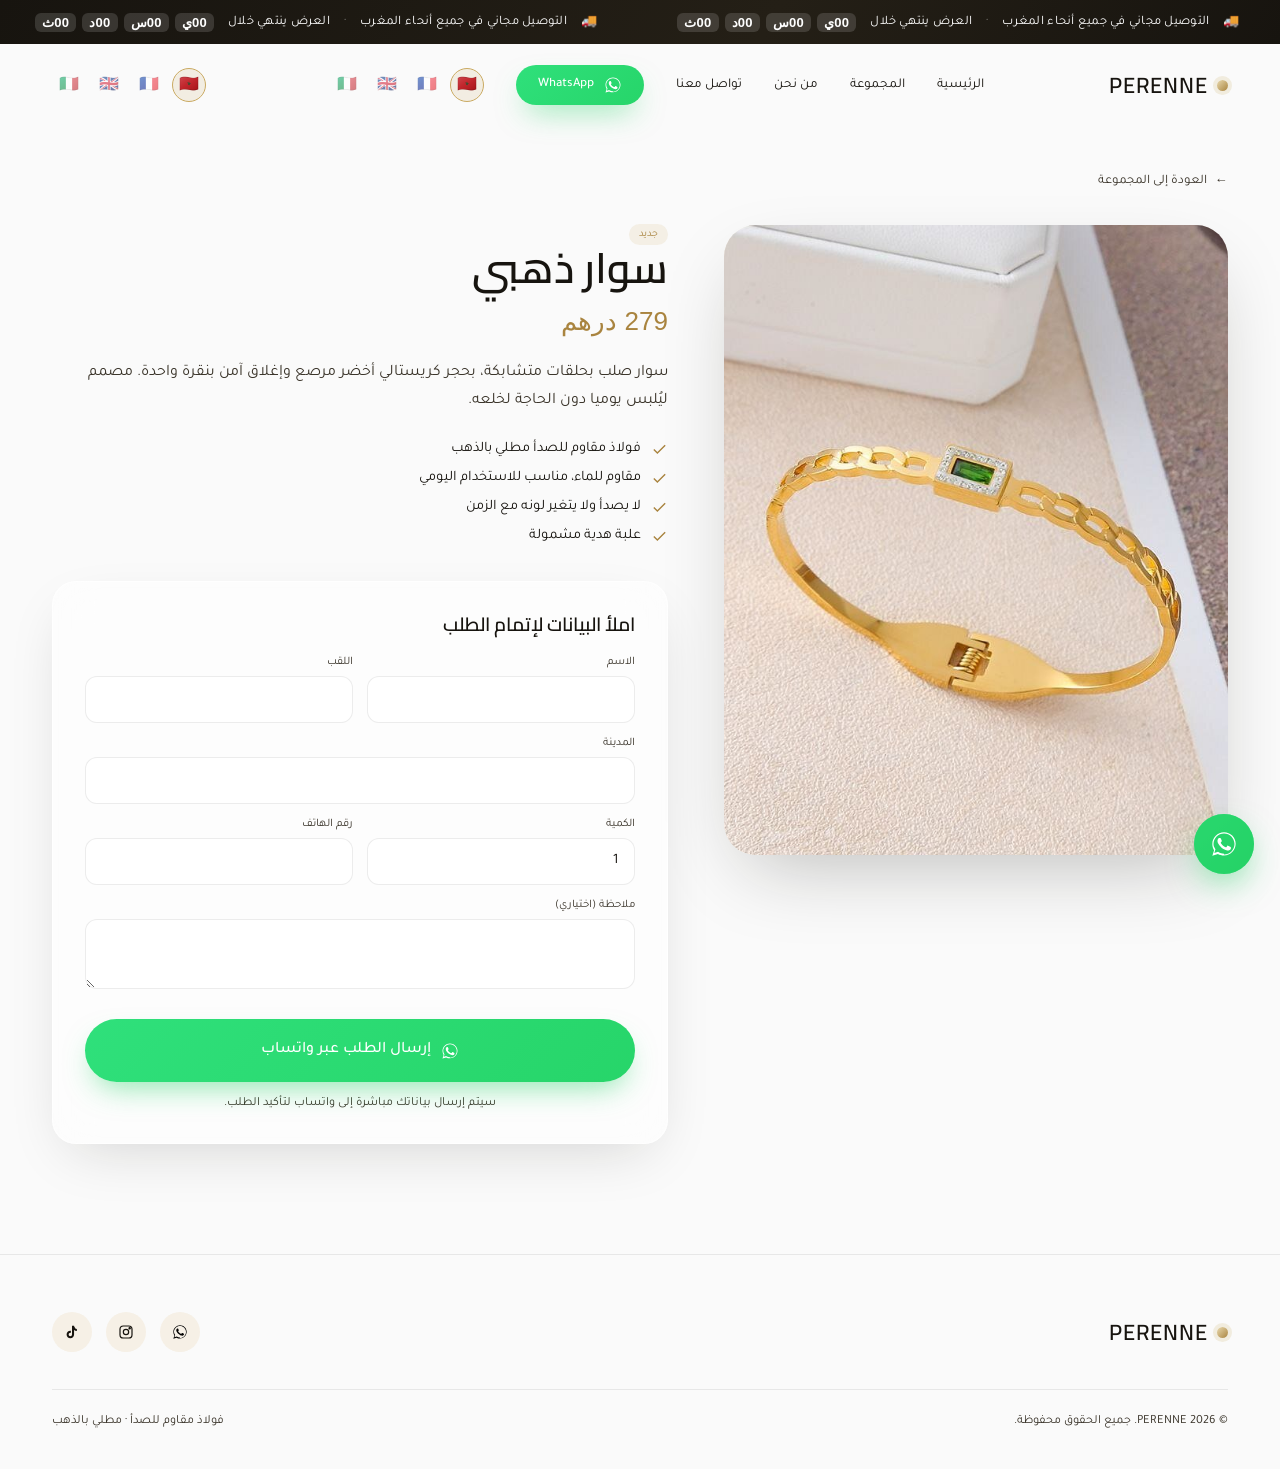
==== prodotto-bracciale-dorato.html @ dc3cffc0 "Add files via upload Aggiornamento lingue" ====
<!DOCTYPE html>
<html lang="ar" dir="rtl">
<head>
<meta charset="UTF-8">
<meta name="viewport" content="width=device-width, initial-scale=1.0, viewport-fit=cover">
<title id="metaTitle">PERENNE — مجوهرات من الفولاذ المطلي بالذهب</title>
<meta id="metaDesc" name="description" content="PERENNE — مجوهرات فاخرة من الفولاذ المقاوم للصدأ مطلية بالذهب. مقاومة للماء ولا تفقد لونها. اطلب مباشرة عبر واتساب.">
<meta name="theme-color" content="#FAFAFA">
<meta property="og:title" content="PERENNE">
<link rel="preconnect" href="https://api.fontshare.com">
<link rel="preconnect" href="https://fonts.googleapis.com">
<link rel="preconnect" href="https://fonts.gstatic.com" crossorigin>
<link rel="stylesheet" href="https://api.fontshare.com/v2/css?f[]=clash-display@600,500,400&f[]=general-sans@600,500,400&f[]=space-grotesk@500,400&display=swap">
<link rel="stylesheet" href="https://fonts.googleapis.com/css2?family=Cairo:wght@400;500;600;700&family=Tajawal:wght@400;500;700&display=swap">
<link rel="icon" href="data:image/svg+xml,%3Csvg xmlns='http://www.w3.org/2000/svg' viewBox='0 0 100 100'%3E%3Ccircle cx='50' cy='50' r='46' fill='none' stroke='%23C9A961' stroke-width='6'/%3E%3Ccircle cx='50' cy='50' r='26' fill='%23C9A961'/%3E%3C/svg%3E">
<link rel="stylesheet" href="style.css">
</head>
<body>

<div id="topbar">
  <div class="topbar-inner">
    <div class="marquee-track" id="marqueeTrack"></div>
  </div>
</div>

<nav id="navbar">
  <div class="container nav-inner">
    <a href="index.html" class="logo"><span class="logo-mark"></span>PERENNE</a>
    <div class="nav-links" id="navLinks">
      <a href="index.html#hero" data-i18n="nav.home">الرئيسية</a>
      <a href="index.html#collezione" data-i18n="nav.collection">المجموعة</a>
      <a href="index.html#chi-siamo" data-i18n="nav.about">من نحن</a>
      <a href="index.html#faq" data-i18n="nav.contact">تواصل معنا</a>
      <a href="#" class="btn btn-wa" data-wa-generic>
        <svg viewBox="0 0 24 24"><path d="M17.5 14.4c-.3-.1-1.7-.9-2-1-.3-.1-.5-.1-.6.1-.2.3-.7 1-.9 1.2-.2.2-.3.2-.6.1-.3-.1-1.3-.5-2.4-1.5-.9-.8-1.5-1.8-1.7-2.1-.2-.3 0-.5.1-.6.1-.1.3-.3.4-.5.1-.1.2-.3.3-.4.1-.2 0-.3 0-.5s-.6-1.5-.9-2c-.2-.5-.5-.4-.6-.4h-.5c-.2 0-.5.1-.7.3-.3.3-1 1-1 2.4s1 2.8 1.2 3c.1.2 2 3.1 4.9 4.3.7.3 1.2.5 1.6.6.7.2 1.3.2 1.8.1.5-.1 1.7-.7 1.9-1.3.2-.7.2-1.2.2-1.3-.1-.1-.3-.2-.6-.3z"/><path d="M12 2C6.5 2 2 6.5 2 12c0 1.9.5 3.7 1.5 5.3L2 22l4.8-1.5c1.5.8 3.3 1.3 5.2 1.3 5.5 0 10-4.5 10-10S17.5 2 12 2zm0 18.3c-1.7 0-3.4-.5-4.8-1.4l-.3-.2-3.2 1 1-3.2-.2-.3C3.5 14.7 3 13.4 3 12c0-4.9 4.1-9 9-9s9 4.1 9 9-4.1 9-9 9z"/></svg>
        <span>WhatsApp</span>
      </a>
      <div class="lang-switch" id="langSwitchMobile"></div>
    </div>
    <div class="nav-right">
      <div class="lang-switch" id="langSwitchDesktop"></div>
      <button class="burger" id="burgerBtn" aria-label="Menu"><span></span></button>
    </div>
  </div>
</nav>
<section id="product-page" class="section-pad">
  <div class="container">
    <a href="index.html" class="back-link"><span class="arrow">→</span><span data-i18n="productPage.back">العودة إلى المجموعة</span></a>
    <div class="product-page-grid">
      <div class="product-page-gallery"><img id="ppImg" src="" alt=""></div>
      <div class="product-page-info">
        <span class="p-tag" id="ppTag"></span>
        <h1 id="ppName"></h1>
        <div class="pp-price" id="ppPrice"></div>
        <p class="pp-desc" id="ppDesc"></p>
        <ul class="modal-features" id="ppFeatures"></ul>

        <div class="order-form-wrap">
          <h3 data-i18n="form.title">املأ البيانات لإتمام الطلب</h3>
          <form id="orderForm">
            <div class="form-row">
              <div class="field">
                <label data-i18n="form.firstName">الاسم</label>
                <input type="text" id="fFirstName" required>
              </div>
              <div class="field">
                <label data-i18n="form.lastName">اللقب</label>
                <input type="text" id="fLastName" required>
              </div>
            </div>
            <div class="field">
              <label data-i18n="form.city">المدينة</label>
              <input type="text" id="fCity" required>
            </div>
            <div class="form-row">
              <div class="field">
                <label data-i18n="form.quantity">الكمية</label>
                <input type="number" id="fQty" min="1" value="1" required>
              </div>
              <div class="field">
                <label data-i18n="form.phone">رقم الهاتف</label>
                <input type="tel" id="fPhone" required>
              </div>
            </div>
            <div class="field">
              <label data-i18n="form.note">ملاحظة (اختياري)</label>
              <textarea id="fNote"></textarea>
            </div>
            <button type="submit" class="btn btn-wa btn-lg btn-block" id="formSubmitBtn">
              <svg viewBox="0 0 24 24"><path d="M17.5 14.4c-.3-.1-1.7-.9-2-1-.3-.1-.5-.1-.6.1-.2.3-.7 1-.9 1.2-.2.2-.3.2-.6.1-.3-.1-1.3-.5-2.4-1.5-.9-.8-1.5-1.8-1.7-2.1-.2-.3 0-.5.1-.6.1-.1.3-.3.4-.5.1-.1.2-.3.3-.4.1-.2 0-.3 0-.5s-.6-1.5-.9-2c-.2-.5-.5-.4-.6-.4h-.5c-.2 0-.5.1-.7.3-.3.3-1 1-1 2.4s1 2.8 1.2 3c.1.2 2 3.1 4.9 4.3.7.3 1.2.5 1.6.6.7.2 1.3.2 1.8.1.5-.1 1.7-.7 1.9-1.3.2-.7.2-1.2.2-1.3-.1-.1-.3-.2-.6-.3z"/><path d="M12 2C6.5 2 2 6.5 2 12c0 1.9.5 3.7 1.5 5.3L2 22l4.8-1.5c1.5.8 3.3 1.3 5.2 1.3 5.5 0 10-4.5 10-10S17.5 2 12 2zm0 18.3c-1.7 0-3.4-.5-4.8-1.4l-.3-.2-3.2 1 1-3.2-.2-.3C3.5 14.7 3 13.4 3 12c0-4.9 4.1-9 9-9s9 4.1 9 9-4.1 9-9 9z"/></svg>
              <span id="formSubmitLabel" data-i18n="form.submit">إرسال الطلب عبر واتساب</span>
            </button>
            <p class="form-note" data-i18n="form.note2">سيتم إرسال بياناتك مباشرة إلى واتساب لتأكيد الطلب.</p>
          </form>
        </div>
      </div>
    </div>
  </div>
</section>
<footer>
  <div class="container">
    <div class="footer-inner">
      <a href="index.html" class="logo"><span class="logo-mark"></span>PERENNE</a>
      <div class="footer-social">
        <a href="#" data-wa-generic aria-label="WhatsApp"><svg viewBox="0 0 24 24"><path d="M17.5 14.4c-.3-.1-1.7-.9-2-1-.3-.1-.5-.1-.6.1-.2.3-.7 1-.9 1.2-.2.2-.3.2-.6.1-.3-.1-1.3-.5-2.4-1.5-.9-.8-1.5-1.8-1.7-2.1-.2-.3 0-.5.1-.6.1-.1.3-.3.4-.5.1-.1.2-.3.3-.4.1-.2 0-.3 0-.5s-.6-1.5-.9-2c-.2-.5-.5-.4-.6-.4h-.5c-.2 0-.5.1-.7.3-.3.3-1 1-1 2.4s1 2.8 1.2 3c.1.2 2 3.1 4.9 4.3.7.3 1.2.5 1.6.6.7.2 1.3.2 1.8.1.5-.1 1.7-.7 1.9-1.3.2-.7.2-1.2.2-1.3-.1-.1-.3-.2-.6-.3z"/><path d="M12 2C6.5 2 2 6.5 2 12c0 1.9.5 3.7 1.5 5.3L2 22l4.8-1.5c1.5.8 3.3 1.3 5.2 1.3 5.5 0 10-4.5 10-10S17.5 2 12 2zm0 18.3c-1.7 0-3.4-.5-4.8-1.4l-.3-.2-3.2 1 1-3.2-.2-.3C3.5 14.7 3 13.4 3 12c0-4.9 4.1-9 9-9s9 4.1 9 9-4.1 9-9 9z"/></svg></a>
        <a href="#" aria-label="Instagram"><svg viewBox="0 0 24 24" fill="none" stroke="currentColor" stroke-width="1.8"><rect x="3" y="3" width="18" height="18" rx="5"/><circle cx="12" cy="12" r="4"/><circle cx="17.5" cy="6.5" r="1"/></svg></a>
        <a href="#" aria-label="TikTok"><svg viewBox="0 0 24 24" fill="currentColor"><path d="M16.6 5.8c-.9-.8-1.4-1.9-1.5-3.1h-3.1v13.1c0 1.4-1.1 2.5-2.5 2.5s-2.5-1.1-2.5-2.5 1.1-2.5 2.5-2.5c.3 0 .5 0 .8.1v-3.2c-.3 0-.5-.1-.8-.1-3.1 0-5.6 2.5-5.6 5.6s2.5 5.6 5.6 5.6 5.6-2.5 5.6-5.6V9.1c1.2.9 2.7 1.4 4.2 1.4V7.4c-.9 0-1.9-.3-2.7-.9z"/></svg></a>
      </div>
    </div>
    <div class="footer-bottom">
      <span data-i18n="footer.rights">© 2026 PERENNE. جميع الحقوق محفوظة.</span>
      <span data-i18n="footer.tagline">فولاذ مقاوم للصدأ · مطلي بالذهب</span>
    </div>
  </div>
</footer>

<a id="wa-float" href="#" data-wa-generic aria-label="WhatsApp">
  <svg viewBox="0 0 24 24"><path d="M17.5 14.4c-.3-.1-1.7-.9-2-1-.3-.1-.5-.1-.6.1-.2.3-.7 1-.9 1.2-.2.2-.3.2-.6.1-.3-.1-1.3-.5-2.4-1.5-.9-.8-1.5-1.8-1.7-2.1-.2-.3 0-.5.1-.6.1-.1.3-.3.4-.5.1-.1.2-.3.3-.4.1-.2 0-.3 0-.5s-.6-1.5-.9-2c-.2-.5-.5-.4-.6-.4h-.5c-.2 0-.5.1-.7.3-.3.3-1 1-1 2.4s1 2.8 1.2 3c.1.2 2 3.1 4.9 4.3.7.3 1.2.5 1.6.6.7.2 1.3.2 1.8.1.5-.1 1.7-.7 1.9-1.3.2-.7.2-1.2.2-1.3-.1-.1-.3-.2-.6-.3z"/><path d="M12 2C6.5 2 2 6.5 2 12c0 1.9.5 3.7 1.5 5.3L2 22l4.8-1.5c1.5.8 3.3 1.3 5.2 1.3 5.5 0 10-4.5 10-10S17.5 2 12 2zm0 18.3c-1.7 0-3.4-.5-4.8-1.4l-.3-.2-3.2 1 1-3.2-.2-.3C3.5 14.7 3 13.4 3 12c0-4.9 4.1-9 9-9s9 4.1 9 9-4.1 9-9 9z"/></svg>
</a>

<script>const PRODUCT_ID = "bracciale-dorato";</script>
<script src="script.js"></script>
</body>
</html>
---- style.css ----
:root{
  --bg:#FAFAFA; --cream:#F6F0E6; --beige:#EBE0CC;
  --gold:#C9A961; --gold-light:#E9D9AE; --gold-deep:#A9843F;
  --ink:#17140F; --ink-soft:#3A342A; --white:#FFFFFF;
  --line:rgba(23,20,15,0.08);
  --glass:rgba(255,255,255,0.55); --glass-border:rgba(255,255,255,0.65);
  --shadow-soft:0 20px 60px -20px rgba(23,20,15,0.18);
  --shadow-deep:0 30px 80px -24px rgba(23,20,15,0.28);
  --radius-xl:32px; --radius-lg:24px; --radius-md:18px; --radius-sm:12px;
  --ff-display:'Clash Display','General Sans',sans-serif;
  --ff-body:'General Sans',sans-serif;
  --ff-mono:'Space Grotesk',sans-serif;
  --ff-ar-display:'Cairo',sans-serif;
  --ff-ar-body:'Tajawal',sans-serif;
  --wa-green:#25D366;
  --ease:cubic-bezier(.16,.84,.24,1);
  --topbar-h:44px;
  --nav-h:78px;
}
*{margin:0;padding:0;box-sizing:border-box;}
html{scroll-behavior:smooth;}
body{font-family:var(--ff-body);background:var(--bg);color:var(--ink);overflow-x:hidden;-webkit-font-smoothing:antialiased;}
html[dir="rtl"] body{font-family:var(--ff-ar-body);}
html[dir="rtl"] h1,html[dir="rtl"] h2,html[dir="rtl"] h3,html[dir="rtl"] .logo{font-family:var(--ff-ar-display);}
html[dir="rtl"] .eyebrow,html[dir="rtl"] .p-price,html[dir="rtl"] .btn,html[dir="rtl"] .p-tag,html[dir="rtl"] .modal-price{font-family:var(--ff-ar-body);}
img{max-width:100%;display:block;}
a{color:inherit;text-decoration:none;}
button{font-family:inherit;cursor:pointer;border:none;background:none;}
::selection{background:var(--gold-light);color:var(--ink);}
@media (prefers-reduced-motion: reduce){*{animation-duration:0.01ms !important;animation-iteration-count:1 !important;transition-duration:0.01ms !important;scroll-behavior:auto !important;}}
.container{max-width:1240px;margin:0 auto;padding:0 32px;}
@media(max-width:640px){.container{padding:0 20px;}}
[dir="rtl"] .container, [dir="rtl"] body{text-align:right;}
.eyebrow{font-family:var(--ff-mono);font-size:12.5px;letter-spacing:0.18em;text-transform:uppercase;color:var(--gold-deep);display:inline-flex;align-items:center;gap:10px;}
.eyebrow::before{content:'';width:22px;height:1px;background:var(--gold-deep);display:inline-block;}
[dir="rtl"] .eyebrow{letter-spacing:0;text-transform:none;}
h1,h2,h3{font-family:var(--ff-display);font-weight:600;letter-spacing:-0.02em;line-height:1.15;}
[dir="rtl"] h1,[dir="rtl"] h2,[dir="rtl"] h3{letter-spacing:0;}

.reveal{opacity:0;transform:translateY(28px);transition:opacity 0.9s var(--ease),transform 0.9s var(--ease);}
.reveal.in{opacity:1;transform:translateY(0);}
.reveal-left{opacity:0;transform:translateX(-46px);transition:opacity 0.9s var(--ease),transform 0.9s var(--ease);}
.reveal-left.in{opacity:1;transform:translateX(0);}
[dir="rtl"] .reveal-left{transform:translateX(46px);}
.reveal-right{opacity:0;transform:translateX(46px);transition:opacity 0.9s var(--ease),transform 0.9s var(--ease);}
.reveal-right.in{opacity:1;transform:translateX(0);}
[dir="rtl"] .reveal-right{transform:translateX(-46px);}
.reveal-scale{opacity:0;transform:scale(0.92);transition:opacity 1s var(--ease),transform 1s var(--ease);}
.reveal-scale.in{opacity:1;transform:scale(1);}
.stagger > *{transition-delay:calc(var(--i,0) * 0.09s);}

.btn{position:relative;display:inline-flex;align-items:center;justify-content:center;gap:10px;padding:17px 30px;border-radius:100px;font-family:var(--ff-mono);font-size:14.5px;font-weight:500;white-space:nowrap;transition:transform 0.45s var(--ease),box-shadow 0.45s var(--ease);overflow:hidden;isolation:isolate;}
.btn:active{transform:scale(0.97);}
.btn-gold{color:var(--ink);background:linear-gradient(120deg,var(--gold-light),var(--gold) 45%,var(--gold-deep) 100%);background-size:220% 220%;box-shadow:0 14px 34px -10px rgba(169,132,63,0.55);}
.btn-gold::before{content:'';position:absolute;inset:0;background:linear-gradient(120deg,transparent,rgba(255,255,255,0.65),transparent);transform:translateX(-120%);transition:transform 0.7s var(--ease);z-index:1;}
.btn-gold:hover{transform:translateY(-3px) scale(1.03);box-shadow:0 20px 46px -12px rgba(169,132,63,0.65);background-position:100% 50%;}
.btn-gold:hover::before{transform:translateX(120%);}
.btn-ghost{color:var(--ink);background:var(--glass);backdrop-filter:blur(18px);-webkit-backdrop-filter:blur(18px);border:1px solid var(--glass-border);}
.btn-ghost:hover{transform:translateY(-3px) scale(1.03);box-shadow:var(--shadow-soft);background:rgba(255,255,255,0.8);}
.btn-wa{color:#fff;background:linear-gradient(135deg,#2FE07B,var(--wa-green) 60%,#1EAE52);background-size:200% 200%;box-shadow:0 14px 30px -10px rgba(37,211,102,0.55);}
.btn-wa:hover{transform:translateY(-3px) scale(1.03);box-shadow:0 20px 42px -12px rgba(37,211,102,0.65);background-position:100% 50%;}
.btn-wa svg{width:18px;height:18px;fill:currentColor;}
.btn-block{width:100%;}
.btn-lg{padding:22px 36px;font-size:16px;}

#topbar{position:fixed;top:0;left:0;right:0;z-index:210;height:var(--topbar-h);background:linear-gradient(120deg,var(--ink),#241f16 60%,var(--ink));color:#fff;display:flex;align-items:center;overflow:hidden;}
.topbar-inner{width:100%;display:flex;align-items:center;justify-content:center;gap:14px;font-family:var(--ff-mono);font-size:12.5px;letter-spacing:.02em;padding:0 16px;flex-wrap:wrap;}
[dir="rtl"] .topbar-inner{font-family:var(--ff-ar-body);font-size:13px;}
.topbar-inner .sep{opacity:.4;}
#topbarCountdown{display:flex;gap:6px;font-family:var(--ff-mono);font-variant-numeric:tabular-nums;}
#topbarCountdown b{background:rgba(255,255,255,0.14);border-radius:6px;padding:2px 7px;font-weight:600;}
.topbar-truck{font-size:14px;}
@media(max-width:640px){.topbar-inner{font-size:11px;gap:8px;}#topbarCountdown b{padding:2px 5px;}}

.lang-switch{display:flex;align-items:center;gap:6px;}
.lang-switch button{width:34px;height:34px;border-radius:50%;display:flex;align-items:center;justify-content:center;font-size:16px;background:transparent;border:1.5px solid transparent;transition:all .35s var(--ease);opacity:.55;}
.lang-switch button:hover{opacity:1;transform:translateY(-2px);}
.lang-switch button.active{opacity:1;border-color:var(--gold);background:rgba(201,169,97,0.15);}

#navbar{position:fixed;top:var(--topbar-h);left:0;right:0;z-index:200;padding:20px 0;transition:background .5s var(--ease),padding .5s var(--ease),box-shadow .5s var(--ease),border-color .5s var(--ease),top .3s;border-bottom:1px solid transparent;}
#navbar.scrolled{background:rgba(250,250,250,0.72);backdrop-filter:blur(20px) saturate(160%);-webkit-backdrop-filter:blur(20px) saturate(160%);padding:13px 0;border-bottom:1px solid var(--line);box-shadow:0 8px 30px -20px rgba(23,20,15,0.2);}
.nav-inner{display:flex;align-items:center;justify-content:space-between;gap:20px;}
.logo{font-family:var(--ff-display);font-size:22px;font-weight:600;letter-spacing:0.04em;display:flex;align-items:center;gap:9px;}
.logo-mark{width:11px;height:11px;border-radius:50%;background:linear-gradient(135deg,var(--gold-light),var(--gold-deep));box-shadow:0 0 0 4px rgba(201,169,97,0.18);}
.nav-links{display:flex;align-items:center;gap:32px;}
.nav-links a:not(.btn){font-family:var(--ff-mono);font-size:13.5px;position:relative;padding:4px 0;}
[dir="rtl"] .nav-links a:not(.btn){font-family:var(--ff-ar-body);}
.nav-links a:not(.btn)::after{content:'';position:absolute;left:0;bottom:0;width:0;height:1px;background:var(--ink);transition:width 0.4s var(--ease);}
.nav-links a:not(.btn):hover::after{width:100%;}
.nav-links .btn{padding:11px 22px;font-size:13px;}
.nav-right{display:flex;align-items:center;gap:18px;}
.burger{display:none;width:44px;height:44px;border-radius:50%;background:var(--glass);backdrop-filter:blur(14px);align-items:center;justify-content:center;border:1px solid var(--glass-border);flex-shrink:0;}
.burger span{display:block;width:18px;height:1.5px;background:var(--ink);position:relative;}
.burger span::before,.burger span::after{content:'';position:absolute;left:0;width:18px;height:1.5px;background:var(--ink);transition:transform .3s;}
.burger span::before{top:-6px;}
.burger span::after{top:6px;}
@media(max-width:900px){
  .nav-links{position:fixed;top:0;right:0;height:100vh;width:78%;max-width:340px;background:rgba(250,250,250,0.97);backdrop-filter:blur(24px);flex-direction:column;justify-content:center;align-items:flex-start;gap:26px;padding:40px;transform:translateX(100%);transition:transform 0.5s var(--ease);box-shadow:-20px 0 60px rgba(0,0,0,0.1);}
  [dir="rtl"] .nav-links{right:auto;left:0;transform:translateX(-100%);box-shadow:20px 0 60px rgba(0,0,0,0.1);}
  .nav-links.open{transform:translateX(0);}
  .nav-links a{font-size:18px;}
  .burger{display:flex;}
  .nav-links .lang-switch{margin-top:6px;}
}

#hero{position:relative;min-height:100vh;display:flex;align-items:center;padding:calc(var(--topbar-h) + var(--nav-h) + 60px) 0 80px;overflow:hidden;}
.hero-bg{position:absolute;inset:-10%;background:radial-gradient(circle at 18% 24%, rgba(233,217,174,0.9), transparent 45%),radial-gradient(circle at 82% 12%, rgba(201,169,97,0.5), transparent 40%),radial-gradient(circle at 68% 78%, rgba(246,240,230,0.95), transparent 50%),linear-gradient(160deg,#FDFCFA 0%,#F6F0E6 55%,#EFE4CE 100%);z-index:-2;}
.hero-bg::after{content:'';position:absolute;inset:0;background:radial-gradient(circle at 50% 100%, rgba(255,255,255,0.9), transparent 60%);}
.hero-grid{display:grid;grid-template-columns:1.1fr 0.9fr;gap:40px;align-items:center;width:100%;}
.hero-kicker{margin-bottom:26px;}
.hero-title{font-size:clamp(38px,6vw,80px);margin-bottom:26px;}
.hero-title .line{display:block;overflow:hidden;}
.hero-title .line span{display:inline-block;transform:translateY(110%);transition:transform 1s var(--ease);}
.hero-title .line:nth-child(1) span{transition-delay:0.05s;}
.hero-title .line:nth-child(2) span{transition-delay:0.18s;}
#hero.loaded .hero-title .line span{transform:translateY(0);}
.hero-title .accent{background:linear-gradient(120deg,var(--gold-deep),var(--gold) 40%,var(--gold-light));-webkit-background-clip:text;background-clip:text;color:transparent;}
[dir="ltr"] .hero-title .accent{font-style:italic;}
.hero-sub{font-size:18px;color:var(--ink-soft);max-width:460px;margin-bottom:40px;line-height:1.7;}
.hero-actions{display:flex;gap:16px;flex-wrap:wrap;}
.hero-visual{position:relative;}
.hero-card{position:relative;border-radius:var(--radius-xl);overflow:hidden;box-shadow:var(--shadow-deep);aspect-ratio:4/5;will-change:transform;}
.hero-card img{width:100%;height:100%;object-fit:cover;transform:scale(1.08);transition:transform 6s var(--ease);}
#hero.loaded .hero-card img{transform:scale(1);}
.hero-card::after{content:'';position:absolute;inset:0;background:linear-gradient(200deg,rgba(255,255,255,0.12),transparent 40%, rgba(23,20,15,0.18));mix-blend-mode:overlay;}
.hero-float-badge{position:absolute;bottom:-26px;left:-26px;background:var(--glass);backdrop-filter:blur(20px);border:1px solid var(--glass-border);border-radius:var(--radius-lg);padding:18px 22px;box-shadow:var(--shadow-soft);display:flex;align-items:center;gap:12px;animation:floaty 5s ease-in-out infinite;}
[dir="rtl"] .hero-float-badge{left:auto;right:-26px;}
@keyframes floaty{0%,100%{transform:translateY(0);}50%{transform:translateY(-10px);}}
.hero-float-badge .dot{width:9px;height:9px;border-radius:50%;background:var(--wa-green);box-shadow:0 0 0 4px rgba(37,211,102,0.2);flex-shrink:0;}
.hero-float-badge b{font-family:var(--ff-mono);font-size:12.5px;}
[dir="rtl"] .hero-float-badge b, [dir="rtl"] .hero-float-badge span{font-family:var(--ff-ar-body);}
.hero-float-badge span{display:block;font-size:11px;color:var(--ink-soft);}
.scroll-cue{position:absolute;bottom:38px;left:50%;transform:translateX(-50%);display:flex;flex-direction:column;align-items:center;gap:8px;font-family:var(--ff-mono);font-size:11px;letter-spacing:0.14em;color:var(--ink-soft);opacity:0.75;}
.scroll-cue .stick{width:1px;height:34px;background:linear-gradient(var(--gold-deep),transparent);position:relative;overflow:hidden;}
.scroll-cue .stick::after{content:'';position:absolute;top:-34px;left:0;width:100%;height:34px;background:linear-gradient(var(--ink),transparent);animation:scrollcue 2.2s ease-in-out infinite;}
@keyframes scrollcue{0%{top:-34px;}100%{top:34px;}}
@media(max-width:900px){.hero-grid{grid-template-columns:1fr;}.hero-visual{order:-1;max-width:340px;margin:0 auto 20px;}.hero-sub{max-width:100%;}}

section{position:relative;}
.section-pad{padding:130px 0;}
@media(max-width:768px){.section-pad{padding:88px 0;}}
.section-head{max-width:640px;margin-bottom:64px;}
.section-head h2{font-size:clamp(28px,4vw,48px);margin-top:18px;}
.section-head p{margin-top:18px;color:var(--ink-soft);font-size:17px;line-height:1.6;}
.center{text-align:center;margin-left:auto;margin-right:auto;}

#collezione{background:linear-gradient(180deg,var(--bg),var(--cream));}
.product-grid{display:grid;grid-template-columns:repeat(3,1fr);gap:28px;}
@media(max-width:980px){.product-grid{grid-template-columns:repeat(2,1fr);}}
@media(max-width:620px){.product-grid{grid-template-columns:1fr;}}
.p-card{position:relative;border-radius:var(--radius-xl);background:var(--glass);backdrop-filter:blur(22px) saturate(140%);-webkit-backdrop-filter:blur(22px) saturate(140%);border:1px solid var(--glass-border);overflow:hidden;box-shadow:var(--shadow-soft);transition:transform 0.55s var(--ease),box-shadow 0.55s var(--ease);display:flex;flex-direction:column;}
.p-card:hover{transform:translateY(-10px);box-shadow:var(--shadow-deep);}
.p-media{position:relative;aspect-ratio:1/1.05;overflow:hidden;cursor:pointer;}
.p-media img{width:100%;height:100%;object-fit:cover;transition:transform 0.8s var(--ease);}
.p-card:hover .p-media img{transform:scale(1.09);}
.p-media::after{content:'';position:absolute;inset:0;background:linear-gradient(180deg,transparent 60%,rgba(23,20,15,0.28));opacity:0;transition:opacity .5s;}
.p-card:hover .p-media::after{opacity:1;}
.p-zoom-tag{position:absolute;bottom:14px;left:14px;background:rgba(255,255,255,0.85);backdrop-filter:blur(10px);padding:7px 13px;border-radius:100px;font-family:var(--ff-mono);font-size:11px;opacity:0;transform:translateY(8px);transition:all .4s var(--ease);}
[dir="rtl"] .p-zoom-tag{left:auto;right:14px;font-family:var(--ff-ar-body);}
.p-card:hover .p-zoom-tag{opacity:1;transform:translateY(0);}
.p-body{padding:24px 24px 26px;display:flex;flex-direction:column;gap:6px;flex:1;}
.p-name{font-family:var(--ff-display);font-size:20px;font-weight:600;}
[dir="rtl"] .p-name{font-family:var(--ff-ar-display);}
.p-desc{font-size:14px;color:var(--ink-soft);line-height:1.6;margin-bottom:10px;}
.p-price-row{display:flex;align-items:center;justify-content:space-between;margin-bottom:16px;}
.p-price{font-family:var(--ff-mono);font-size:19px;font-weight:500;}
.p-price sup{font-size:11px;opacity:.6;margin-inline-start:4px;font-weight:400;}
.p-tag{font-family:var(--ff-mono);font-size:10.5px;color:var(--gold-deep);background:rgba(201,169,97,0.14);padding:5px 10px;border-radius:100px;}
.p-actions{display:flex;gap:10px;margin-top:auto;}
.p-actions .btn{flex:1;padding:13px 14px;font-size:12.5px;}

#fiducia{background:var(--ink);color:#fff;}
#fiducia .section-head p{color:rgba(255,255,255,0.65);}
#fiducia .eyebrow{color:var(--gold-light);}
#fiducia .eyebrow::before{background:var(--gold-light);}
.trust-grid{display:grid;grid-template-columns:repeat(5,1fr);gap:20px;}
@media(max-width:980px){.trust-grid{grid-template-columns:repeat(3,1fr);}}
@media(max-width:620px){.trust-grid{grid-template-columns:repeat(2,1fr);}}
.trust-item{background:rgba(255,255,255,0.05);border:1px solid rgba(255,255,255,0.1);border-radius:var(--radius-lg);padding:30px 22px;text-align:center;transition:transform .5s var(--ease),background .5s var(--ease),border-color .5s var(--ease);}
.trust-item:hover{transform:translateY(-8px);background:rgba(255,255,255,0.09);border-color:rgba(201,169,97,0.5);}
.trust-icon{width:52px;height:52px;margin:0 auto 16px;border-radius:50%;background:linear-gradient(135deg,var(--gold-light),var(--gold-deep));display:flex;align-items:center;justify-content:center;color:var(--ink);}
.trust-icon svg{width:24px;height:24px;}
.trust-item b{display:block;font-family:var(--ff-mono);font-size:13.5px;}
[dir="rtl"] .trust-item b{font-family:var(--ff-ar-body);}

#testimonianze{background:var(--cream);}
.t-track-wrap{overflow:hidden;position:relative;margin:0 -32px;padding:0 32px;}
.t-track{display:flex;gap:24px;transition:transform .8s var(--ease);}
.t-card{flex:0 0 min(380px,86vw);background:var(--white);border-radius:var(--radius-lg);padding:32px;box-shadow:var(--shadow-soft);border:1px solid var(--line);}
.t-stars{display:flex;gap:4px;margin-bottom:16px;}
.t-stars svg{width:16px;height:16px;fill:var(--gold);opacity:0;transform:scale(0.4) rotate(-20deg);transition:all .5s var(--ease);}
.t-card.in .t-stars svg{opacity:1;transform:scale(1) rotate(0);}
.t-stars svg:nth-child(1){transition-delay:.05s;}
.t-stars svg:nth-child(2){transition-delay:.12s;}
.t-stars svg:nth-child(3){transition-delay:.19s;}
.t-stars svg:nth-child(4){transition-delay:.26s;}
.t-stars svg:nth-child(5){transition-delay:.33s;}
.t-quote{font-size:15.5px;line-height:1.7;color:var(--ink-soft);margin-bottom:22px;}
.t-person{display:flex;align-items:center;gap:12px;}
.t-avatar{width:44px;height:44px;border-radius:50%;display:flex;align-items:center;justify-content:center;font-family:var(--ff-mono);font-weight:600;font-size:14px;color:#fff;flex-shrink:0;}
.t-person b{display:block;font-size:14px;}
.t-person span{display:block;font-size:12px;color:var(--ink-soft);}
.t-dots{display:flex;justify-content:center;gap:8px;margin-top:36px;}
.t-dots button{width:8px;height:8px;border-radius:50%;background:var(--line);transition:all .4s var(--ease);}
.t-dots button.active{background:var(--gold-deep);width:24px;}

.faq-list{max-width:760px;margin:0 auto;}
.faq-item{border-bottom:1px solid var(--line);}
.faq-q{display:flex;align-items:center;justify-content:space-between;padding:26px 4px;width:100%;font-family:var(--ff-display);font-size:18px;font-weight:500;gap:16px;}
[dir="rtl"] .faq-q{font-family:var(--ff-ar-display);}
.faq-q span:first-child{text-align:start;}
.faq-q .plus{width:30px;height:30px;border-radius:50%;background:var(--cream);display:flex;align-items:center;justify-content:center;flex-shrink:0;position:relative;transition:transform .5s var(--ease),background .4s;}
.faq-q .plus::before,.faq-q .plus::after{content:'';position:absolute;background:var(--ink);transition:transform .4s var(--ease);}
.faq-q .plus::before{width:11px;height:1.4px;}
.faq-q .plus::after{width:1.4px;height:11px;}
.faq-item.open .plus{background:var(--gold);transform:rotate(180deg);}
.faq-item.open .plus::after{transform:scaleY(0);}
.faq-a{max-height:0;overflow:hidden;transition:max-height .6s var(--ease);}
.faq-a p{padding:0 4px 26px;color:var(--ink-soft);font-size:15px;line-height:1.7;max-width:640px;}

#cta-finale{background:linear-gradient(135deg,var(--ink),#241f16 60%,#332a17);color:#fff;border-radius:var(--radius-xl);margin:0 auto 130px;max-width:1240px;padding:90px 60px;text-align:center;position:relative;overflow:hidden;}
#cta-finale::before{content:'';position:absolute;inset:0;background:radial-gradient(circle at 30% 20%, rgba(201,169,97,0.35), transparent 55%),radial-gradient(circle at 80% 80%, rgba(233,217,174,0.2), transparent 50%);}
#cta-finale h2{font-size:clamp(28px,4.6vw,50px);position:relative;margin-bottom:20px;}
#cta-finale p{position:relative;color:rgba(255,255,255,0.7);margin-bottom:38px;font-size:17px;}
#cta-finale .btn-row{position:relative;display:flex;gap:16px;justify-content:center;flex-wrap:wrap;}
@media(max-width:640px){#cta-finale{padding:60px 26px;margin-bottom:80px;}}

footer{padding:56px 0 40px;border-top:1px solid var(--line);}
.footer-inner{display:flex;justify-content:space-between;align-items:center;flex-wrap:wrap;gap:24px;}
.footer-social{display:flex;gap:14px;}
.footer-social a{width:40px;height:40px;border-radius:50%;background:var(--cream);display:flex;align-items:center;justify-content:center;transition:all .4s var(--ease);}
.footer-social a:hover{background:var(--gold);transform:translateY(-4px);}
.footer-social svg{width:16px;height:16px;}
.footer-bottom{margin-top:36px;padding-top:24px;border-top:1px solid var(--line);display:flex;justify-content:space-between;flex-wrap:wrap;gap:10px;font-size:12.5px;color:var(--ink-soft);font-family:var(--ff-mono);}
[dir="rtl"] .footer-bottom{font-family:var(--ff-ar-body);}

#wa-float{position:fixed;bottom:26px;right:26px;z-index:300;width:60px;height:60px;border-radius:50%;background:linear-gradient(135deg,#2FE07B,var(--wa-green));display:flex;align-items:center;justify-content:center;box-shadow:0 14px 34px -8px rgba(37,211,102,0.6);transition:transform .4s var(--ease);}
#wa-float:hover{transform:scale(1.08);}
#wa-float svg{width:28px;height:28px;fill:#fff;}
#wa-float::before{content:'';position:absolute;inset:0;border-radius:50%;background:var(--wa-green);opacity:0.6;animation:pulse 2.2s ease-out infinite;z-index:-1;}
@keyframes pulse{0%{transform:scale(1);opacity:.55;}100%{transform:scale(1.9);opacity:0;}}

#p-modal{position:fixed;inset:0;z-index:500;display:flex;align-items:center;justify-content:center;padding:24px;opacity:0;pointer-events:none;transition:opacity .5s var(--ease);}
#p-modal.open{opacity:1;pointer-events:auto;}
#p-modal .backdrop{position:absolute;inset:0;background:rgba(23,20,15,0.55);backdrop-filter:blur(10px);}
.modal-panel{position:relative;background:var(--bg);border-radius:var(--radius-xl);max-width:960px;width:100%;max-height:88vh;overflow-y:auto;box-shadow:var(--shadow-deep);display:grid;grid-template-columns:1fr 1fr;transform:translateY(30px) scale(0.97);opacity:0;transition:transform .5s var(--ease),opacity .5s var(--ease);}
#p-modal.open .modal-panel{transform:translateY(0) scale(1);opacity:1;}
.modal-close{position:absolute;top:18px;inset-inline-end:18px;z-index:2;width:38px;height:38px;border-radius:50%;background:var(--glass);backdrop-filter:blur(10px);display:flex;align-items:center;justify-content:center;border:1px solid var(--glass-border);transition:transform .3s var(--ease);}
.modal-close:hover{transform:rotate(90deg);}
.modal-gallery{position:relative;background:var(--cream);}
.modal-gallery img{width:100%;height:100%;object-fit:cover;min-height:320px;}
.modal-info{padding:44px 40px;display:flex;flex-direction:column;}
.modal-info .p-tag{align-self:flex-start;margin-bottom:16px;}
[dir="rtl"] .modal-info .p-tag{align-self:flex-end;}
.modal-info h3{font-size:28px;margin-bottom:10px;}
.modal-price{font-family:var(--ff-mono);font-size:24px;margin-bottom:20px;color:var(--gold-deep);}
.modal-info > p{color:var(--ink-soft);line-height:1.7;margin-bottom:24px;}
.modal-features{list-style:none;margin-bottom:30px;display:flex;flex-direction:column;gap:12px;}
.modal-features li{display:flex;align-items:center;gap:10px;font-size:14.5px;}
.modal-features svg{width:17px;height:17px;flex-shrink:0;color:var(--gold-deep);}
.modal-info .btn-lg{margin-top:auto;}
@media(max-width:760px){.modal-panel{grid-template-columns:1fr;max-height:92vh;}.modal-gallery img{min-height:260px;}.modal-info{padding:32px 26px;}}

/* ============ TOPBAR MARQUEE ============ */
#topbar{overflow:hidden;}
.topbar-inner{overflow:hidden;width:100%;padding:0;justify-content:flex-start;flex-wrap:nowrap;}
.marquee-track{display:flex;width:max-content;animation:marquee-ltr 24s linear infinite;will-change:transform;}
[dir="rtl"] .marquee-track{animation-name:marquee-rtl;}
.topbar-inner:hover .marquee-track{animation-play-state:paused;}
.marquee-item{display:flex;align-items:center;gap:14px;white-space:nowrap;padding:0 40px;font-family:var(--ff-mono);font-size:12.5px;letter-spacing:.02em;}
[dir="rtl"] .marquee-item{font-family:var(--ff-ar-body);font-size:13px;}
.marquee-item .sep{opacity:.4;}
.marquee-item .tb-countdown{display:flex;gap:6px;font-family:var(--ff-mono);font-variant-numeric:tabular-nums;}
.marquee-item .tb-countdown b{background:rgba(255,255,255,0.14);border-radius:6px;padding:2px 7px;font-weight:600;}
@keyframes marquee-ltr{from{transform:translateX(0);}to{transform:translateX(-50%);}}
@keyframes marquee-rtl{from{transform:translateX(0);}to{transform:translateX(50%);}}
@media(prefers-reduced-motion: reduce){.marquee-track{animation:none;}}

/* ============ BACK LINK ============ */
.back-link{
  display:inline-flex;align-items:center;gap:8px;
  font-family:var(--ff-mono);font-size:13px;color:var(--ink-soft);
  margin-bottom:34px;transition:gap .3s var(--ease), color .3s var(--ease);
}
[dir="rtl"] .back-link{font-family:var(--ff-ar-body);}
.back-link:hover{gap:12px;color:var(--gold-deep);}
[dir="rtl"] .back-link .arrow{transform:scaleX(-1);}

/* ============ PRODUCT PAGE ============ */
#product-page{padding-top:calc(var(--topbar-h) + var(--nav-h) + 50px);padding-bottom:110px;}
.product-page-grid{display:grid;grid-template-columns:0.9fr 1.1fr;gap:56px;align-items:flex-start;}
@media(max-width:900px){.product-page-grid{grid-template-columns:1fr;gap:34px;}}
.product-page-gallery{
  position:sticky;top:calc(var(--topbar-h) + var(--nav-h) + 30px);
  border-radius:var(--radius-xl);overflow:hidden;box-shadow:var(--shadow-deep);
  aspect-ratio:4/5;background:var(--cream);
}
@media(max-width:900px){.product-page-gallery{position:static;}}
.product-page-gallery img{width:100%;height:100%;object-fit:cover;transition:transform .8s var(--ease);cursor:zoom-in;}
.product-page-gallery:hover img{transform:scale(1.06);}
.product-page-info h1{font-size:clamp(28px,3.4vw,42px);margin-bottom:14px;}
.pp-price{font-family:var(--ff-mono);font-size:26px;color:var(--gold-deep);margin-bottom:22px;}
.product-page-info > p.pp-desc{color:var(--ink-soft);line-height:1.75;font-size:16px;margin-bottom:26px;}

/* ============ ORDER FORM ============ */
.order-form-wrap{
  margin-top:36px;padding:32px;
  background:var(--glass);backdrop-filter:blur(20px);
  border:1px solid var(--glass-border);border-radius:var(--radius-lg);
  box-shadow:var(--shadow-soft);
}
.order-form-wrap h3{font-family:var(--ff-display);font-size:19px;margin-bottom:20px;}
[dir="rtl"] .order-form-wrap h3{font-family:var(--ff-ar-display);}
.form-row{display:grid;grid-template-columns:1fr 1fr;gap:14px;}
@media(max-width:480px){.form-row{grid-template-columns:1fr;}}
.field{margin-bottom:14px;}
.field label{
  display:block;font-family:var(--ff-mono);font-size:11.5px;letter-spacing:.04em;
  text-transform:uppercase;color:var(--ink-soft);margin-bottom:7px;
}
[dir="rtl"] .field label{font-family:var(--ff-ar-body);text-transform:none;letter-spacing:0;}
.field input,.field textarea,.field select{
  width:100%;padding:14px 16px;border-radius:var(--radius-sm);
  border:1.5px solid var(--line);background:rgba(255,255,255,0.7);
  font-family:var(--ff-body);font-size:14.5px;color:var(--ink);
  transition:border-color .3s var(--ease), box-shadow .3s var(--ease);
}
[dir="rtl"] .field input,[dir="rtl"] .field textarea{font-family:var(--ff-ar-body);}
.field input:focus,.field textarea:focus{
  outline:none;border-color:var(--gold);box-shadow:0 0 0 4px rgba(201,169,97,0.18);
}
.field textarea{resize:vertical;min-height:70px;}
#orderForm .btn{margin-top:8px;}
.form-note{font-size:12.5px;color:var(--ink-soft);margin-top:14px;text-align:center;}

/* ============ QUICK ORDER on cards (link to product page) ============ */
.p-actions .btn[href]{text-align:center;}
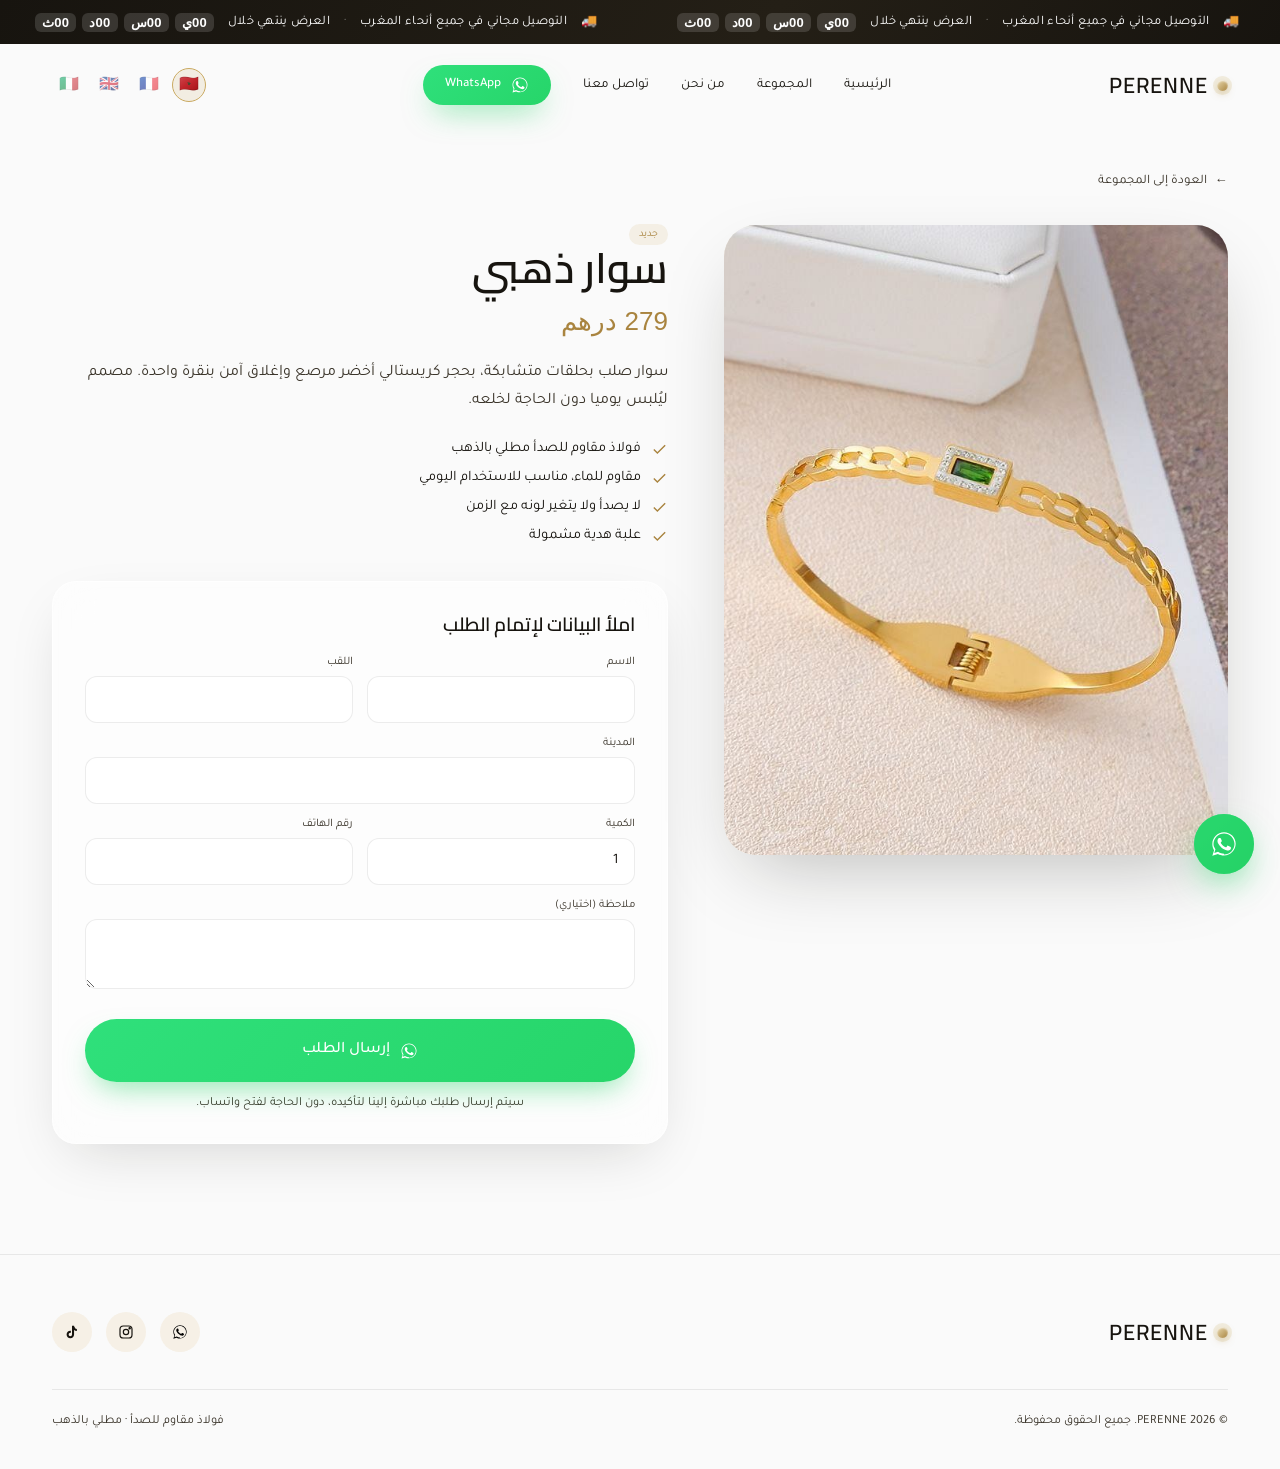
==== commit 113d2127: "Add files via upload" ====
--- a/prodotto-bracciale-dorato.html
+++ b/prodotto-bracciale-dorato.html
@@ -90,7 +90,8 @@
               <svg viewBox="0 0 24 24"><path d="M17.5 14.4c-.3-.1-1.7-.9-2-1-.3-.1-.5-.1-.6.1-.2.3-.7 1-.9 1.2-.2.2-.3.2-.6.1-.3-.1-1.3-.5-2.4-1.5-.9-.8-1.5-1.8-1.7-2.1-.2-.3 0-.5.1-.6.1-.1.3-.3.4-.5.1-.1.2-.3.3-.4.1-.2 0-.3 0-.5s-.6-1.5-.9-2c-.2-.5-.5-.4-.6-.4h-.5c-.2 0-.5.1-.7.3-.3.3-1 1-1 2.4s1 2.8 1.2 3c.1.2 2 3.1 4.9 4.3.7.3 1.2.5 1.6.6.7.2 1.3.2 1.8.1.5-.1 1.7-.7 1.9-1.3.2-.7.2-1.2.2-1.3-.1-.1-.3-.2-.6-.3z"/><path d="M12 2C6.5 2 2 6.5 2 12c0 1.9.5 3.7 1.5 5.3L2 22l4.8-1.5c1.5.8 3.3 1.3 5.2 1.3 5.5 0 10-4.5 10-10S17.5 2 12 2zm0 18.3c-1.7 0-3.4-.5-4.8-1.4l-.3-.2-3.2 1 1-3.2-.2-.3C3.5 14.7 3 13.4 3 12c0-4.9 4.1-9 9-9s9 4.1 9 9-4.1 9-9 9z"/></svg>
               <span id="formSubmitLabel" data-i18n="form.submit">إرسال الطلب عبر واتساب</span>
             </button>
-            <p class="form-note" data-i18n="form.note2">سيتم إرسال بياناتك مباشرة إلى واتساب لتأكيد الطلب.</p>
+            <div id="formStatus" class="form-status" role="status" aria-live="polite"></div>
+            <p class="form-note" data-i18n="form.note2">سيتم إرسال طلبك مباشرة إلينا لتأكيده، دون الحاجة لفتح واتساب.</p>
           </form>
         </div>
       </div>
--- a/style.css
+++ b/style.css
@@ -77,6 +77,11 @@
 .lang-switch button{width:34px;height:34px;border-radius:50%;display:flex;align-items:center;justify-content:center;font-size:16px;background:transparent;border:1.5px solid transparent;transition:all .35s var(--ease);opacity:.55;}
 .lang-switch button:hover{opacity:1;transform:translateY(-2px);}
 .lang-switch button.active{opacity:1;border-color:var(--gold);background:rgba(201,169,97,0.15);}
+#langSwitchMobile{display:none;}
+@media(max-width:900px){
+  #langSwitchDesktop{display:none;}
+  #langSwitchMobile{display:flex;}
+}
 
 #navbar{position:fixed;top:var(--topbar-h);left:0;right:0;z-index:200;padding:20px 0;transition:background .5s var(--ease),padding .5s var(--ease),box-shadow .5s var(--ease),border-color .5s var(--ease),top .3s;border-bottom:1px solid transparent;}
 #navbar.scrolled{background:rgba(250,250,250,0.72);backdrop-filter:blur(20px) saturate(160%);-webkit-backdrop-filter:blur(20px) saturate(160%);padding:13px 0;border-bottom:1px solid var(--line);box-shadow:0 8px 30px -20px rgba(23,20,15,0.2);}
@@ -336,3 +341,50 @@
 
 /* ============ QUICK ORDER on cards (link to product page) ============ */
 .p-actions .btn[href]{text-align:center;}
+
+/* ============ 3D DEPTH EFFECTS ============ */
+.hero-orb{
+  position:absolute;border-radius:50%;
+  filter:blur(50px);z-index:-1;pointer-events:none;
+  animation:orb-float 9s ease-in-out infinite;
+}
+.hero-orb.o1{width:320px;height:320px;top:8%;left:-6%;background:radial-gradient(circle,rgba(233,217,174,0.85),transparent 70%);animation-duration:11s;}
+.hero-orb.o2{width:260px;height:260px;bottom:6%;right:-4%;background:radial-gradient(circle,rgba(201,169,97,0.55),transparent 70%);animation-duration:8s;animation-delay:-3s;}
+.hero-orb.o3{width:180px;height:180px;top:46%;right:18%;background:radial-gradient(circle,rgba(255,255,255,0.9),transparent 70%);animation-duration:7s;animation-delay:-1.5s;}
+@keyframes orb-float{0%,100%{transform:translate(0,0) scale(1);}50%{transform:translate(-16px,-26px) scale(1.08);}}
+
+#hero .container{perspective:1400px;}
+.hero-card{transform-style:preserve-3d;transition:transform .35s cubic-bezier(.16,.84,.24,1), box-shadow .35s;}
+.hero-card::before{
+  content:'';position:absolute;inset:0;z-index:2;
+  background:linear-gradient(125deg,rgba(255,255,255,0.35) 0%,transparent 30%,transparent 70%,rgba(255,255,255,0.15) 100%);
+  mix-blend-mode:overlay;pointer-events:none;
+}
+
+.product-grid{perspective:1600px;}
+.p-card{transform-style:preserve-3d;will-change:transform;box-shadow:0 1px 2px rgba(23,20,15,0.06), var(--shadow-soft);}
+.p-card:hover{box-shadow:0 1px 2px rgba(23,20,15,0.08), var(--shadow-deep), 0 40px 90px -30px rgba(169,132,63,0.35);}
+.p-media{transform:translateZ(20px);}
+
+.product-page-gallery{transform-style:preserve-3d;transition:transform .35s cubic-bezier(.16,.84,.24,1);}
+
+.trust-item{transform-style:preserve-3d;}
+.trust-item:hover{box-shadow:0 30px 60px -20px rgba(0,0,0,0.45), 0 0 0 1px rgba(201,169,97,0.25) inset;}
+.trust-icon{box-shadow:0 10px 24px -6px rgba(169,132,63,0.6), inset 0 -3px 6px rgba(0,0,0,0.15), inset 0 2px 4px rgba(255,255,255,0.5);}
+
+.btn-gold{box-shadow:0 14px 34px -10px rgba(169,132,63,0.55), inset 0 1px 1px rgba(255,255,255,0.6), inset 0 -2px 4px rgba(169,132,63,0.4);}
+.btn-gold:active{transform:scale(0.96) translateY(1px);box-shadow:0 6px 16px -8px rgba(169,132,63,0.5), inset 0 2px 6px rgba(0,0,0,0.2);}
+.logo-mark{box-shadow:0 0 0 4px rgba(201,169,97,0.18), 0 3px 8px -2px rgba(169,132,63,0.7), inset 0 1px 2px rgba(255,255,255,0.8);}
+
+@media(prefers-reduced-motion: reduce){
+  .hero-orb{animation:none;}
+  .hero-card,.p-card,.product-page-gallery{transition:none !important;transform:none !important;}
+}
+
+/* ============ FORM STATUS ============ */
+.form-status{font-size:13.5px;line-height:1.6;border-radius:var(--radius-sm);padding:0;transition:all .3s var(--ease);}
+.form-status:empty{display:none;}
+.form-status.success{padding:14px 16px;margin-bottom:14px;background:rgba(37,211,102,0.12);border:1px solid rgba(37,211,102,0.35);color:#1a7a3e;}
+.form-status.error{padding:14px 16px;margin-bottom:14px;background:rgba(220,90,60,0.1);border:1px solid rgba(220,90,60,0.3);color:#a83e28;}
+.form-status.error a{color:var(--gold-deep);text-decoration:underline;font-weight:600;}
+#formSubmitBtn:disabled{opacity:.7;cursor:not-allowed;}
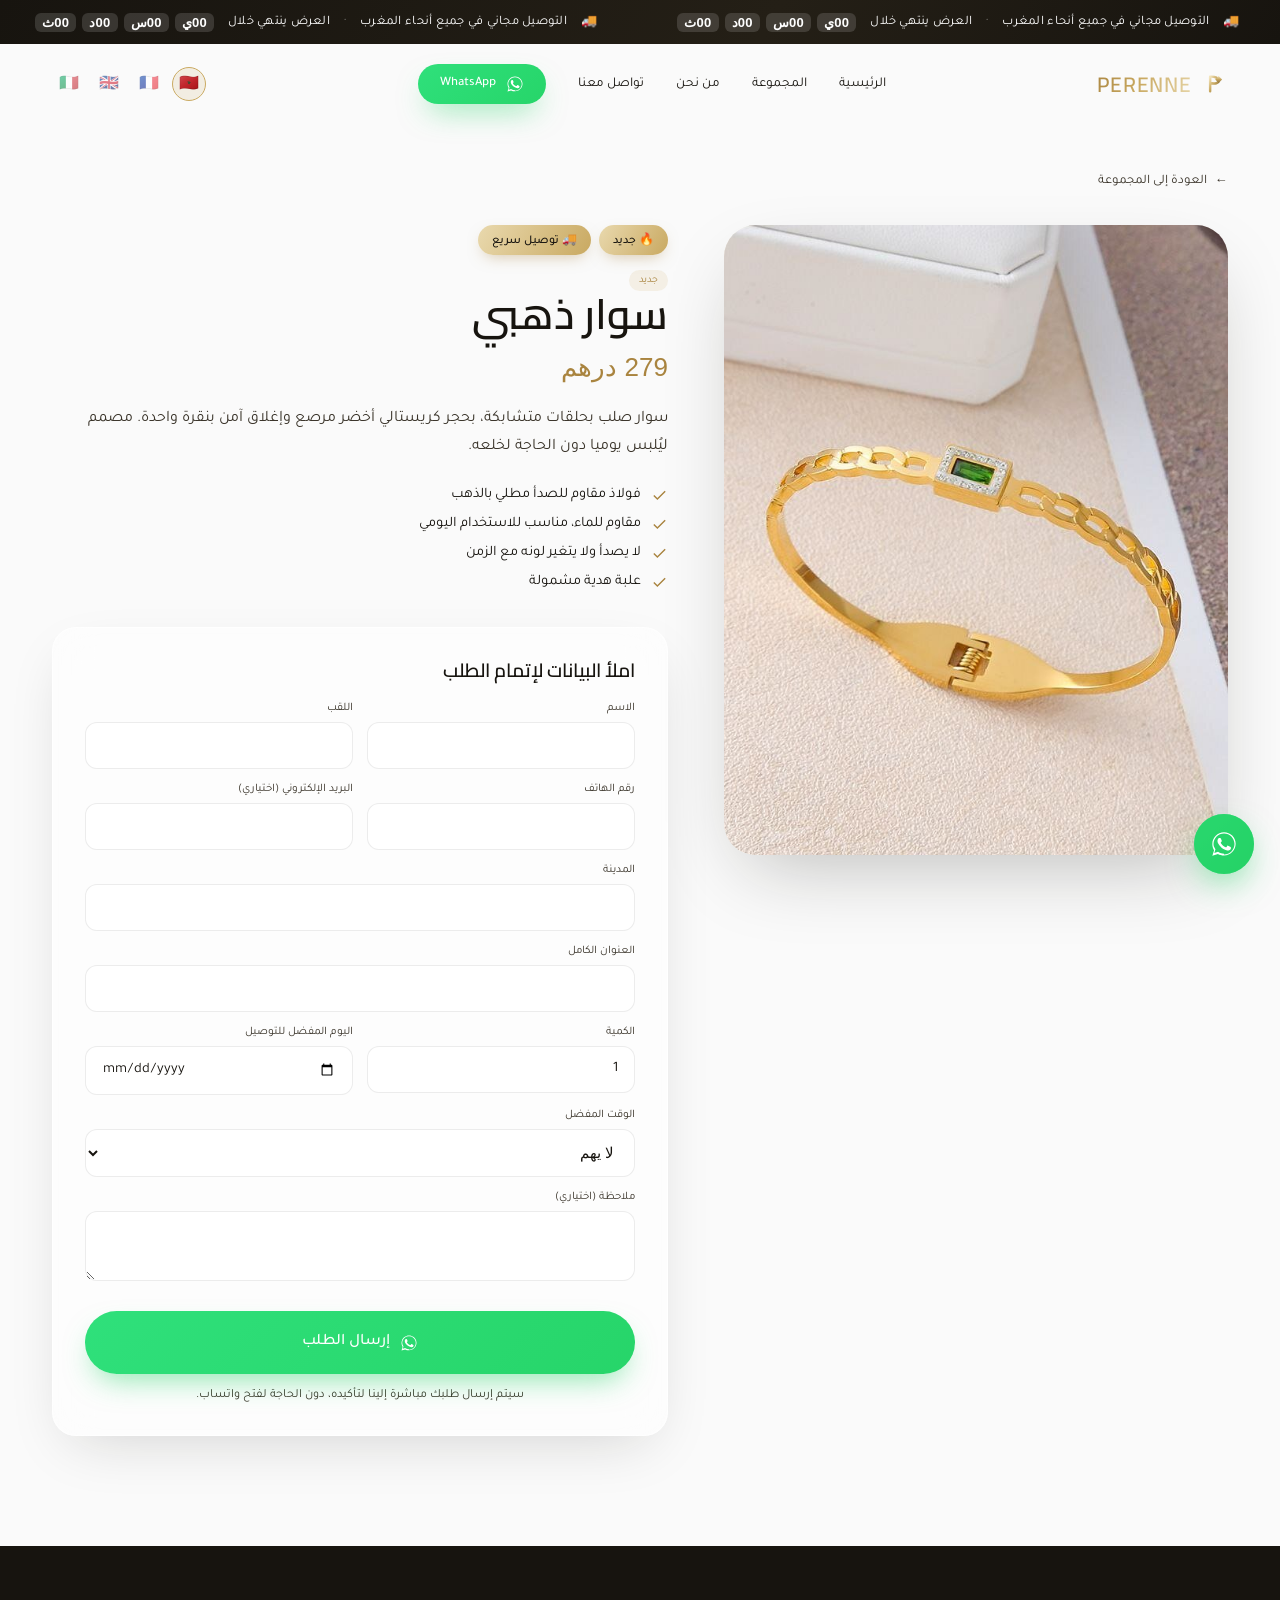
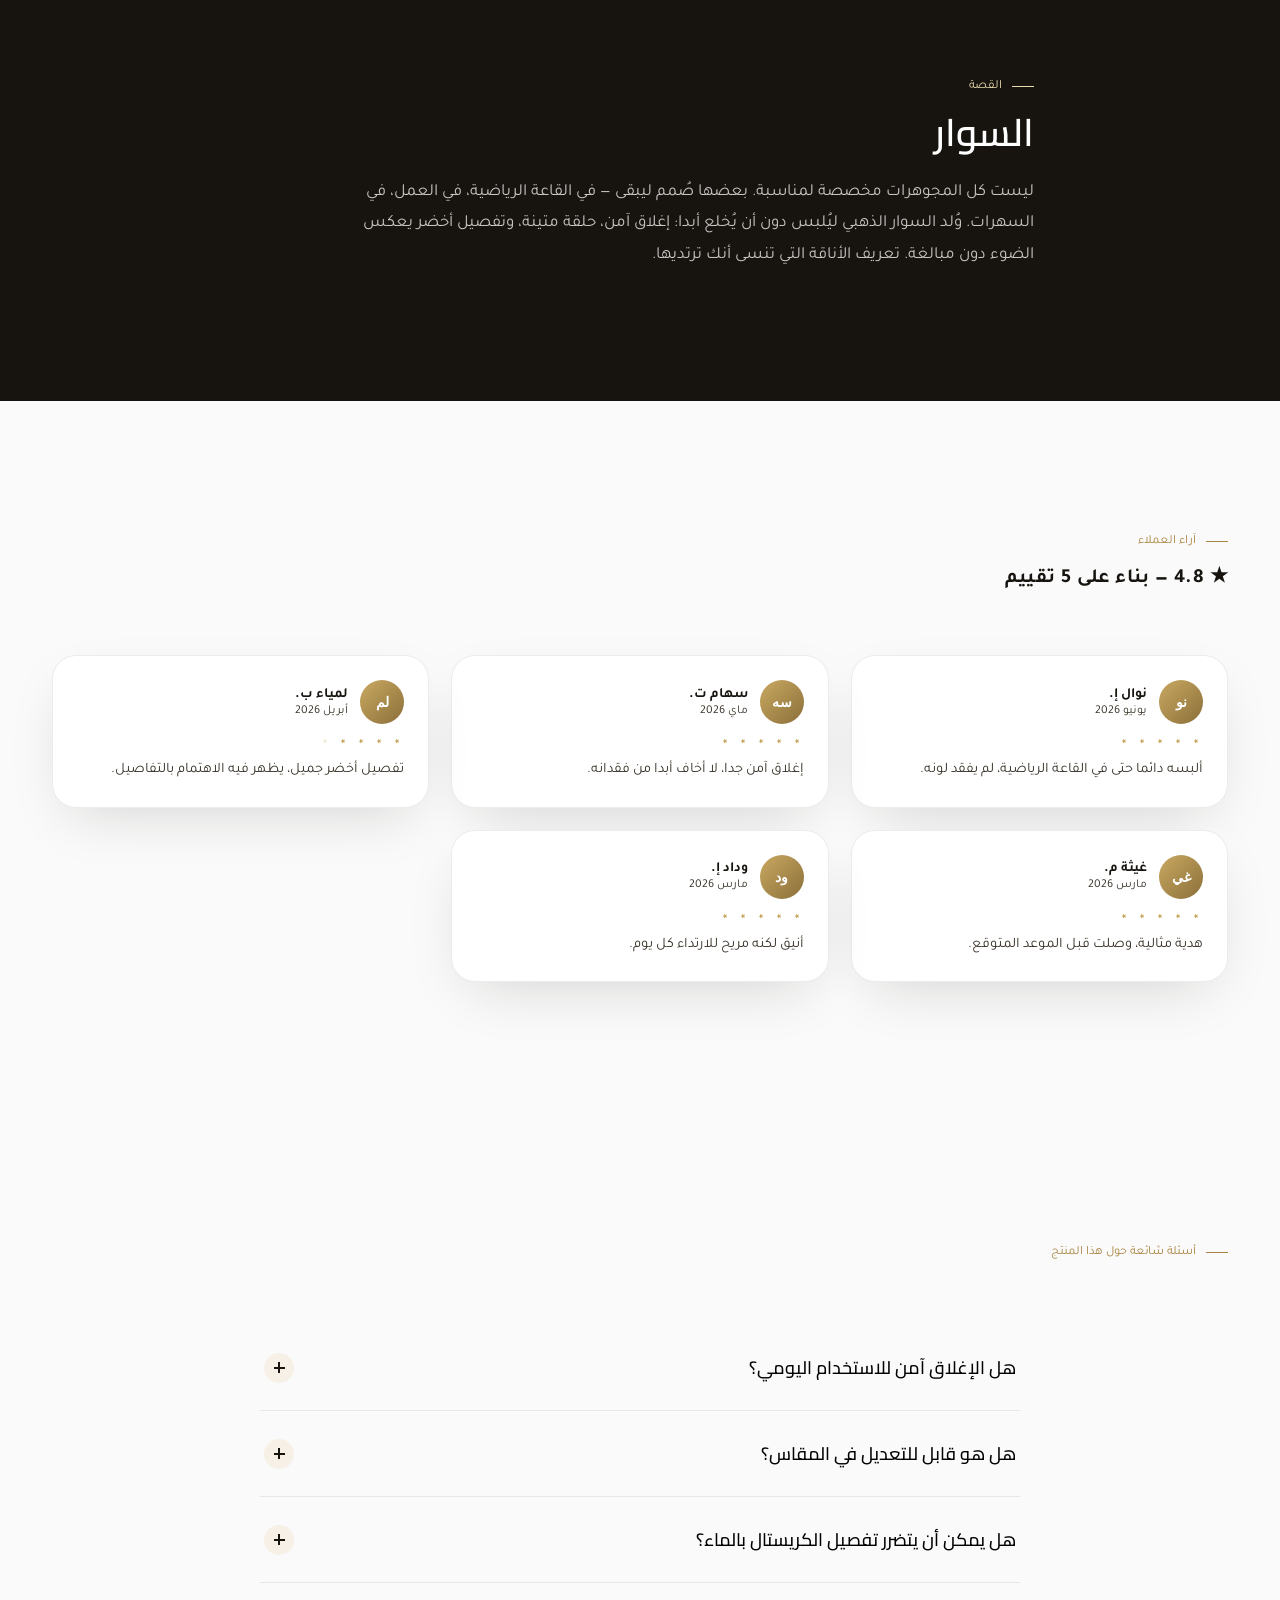
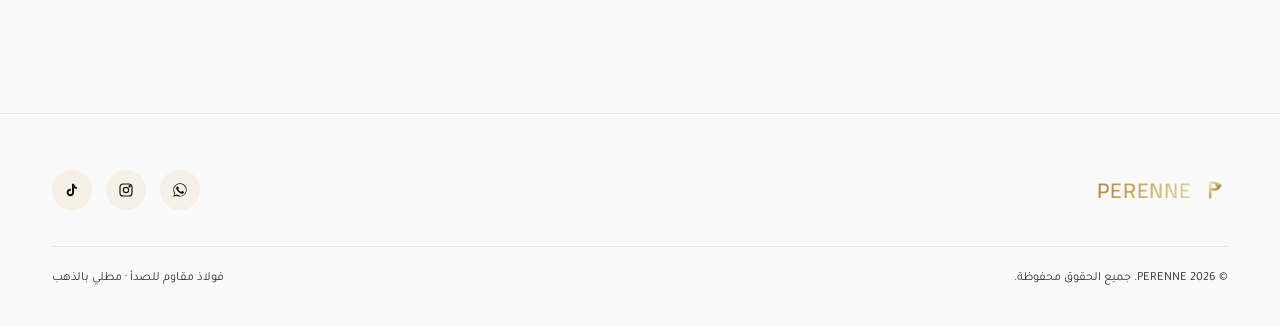
==== commit ecc7de01: "Add files via upload" ====
--- a/prodotto-bracciale-dorato.html
+++ b/prodotto-bracciale-dorato.html
@@ -12,10 +12,52 @@
 <link rel="preconnect" href="https://fonts.gstatic.com" crossorigin>
 <link rel="stylesheet" href="https://api.fontshare.com/v2/css?f[]=clash-display@600,500,400&f[]=general-sans@600,500,400&f[]=space-grotesk@500,400&display=swap">
 <link rel="stylesheet" href="https://fonts.googleapis.com/css2?family=Cairo:wght@400;500;600;700&family=Tajawal:wght@400;500;700&display=swap">
-<link rel="icon" href="data:image/svg+xml,%3Csvg xmlns='http://www.w3.org/2000/svg' viewBox='0 0 100 100'%3E%3Ccircle cx='50' cy='50' r='46' fill='none' stroke='%23C9A961' stroke-width='6'/%3E%3Ccircle cx='50' cy='50' r='26' fill='%23C9A961'/%3E%3C/svg%3E">
+<link rel="icon" type="image/svg+xml" href="data:image/svg+xml,%3Csvg%20xmlns%3D%27http%3A//www.w3.org/2000/svg%27%20viewBox%3D%270%200%2064%2064%27%3E%3Crect%20width%3D%2764%27%20height%3D%2764%27%20rx%3D%2716%27%20fill%3D%27%2317140F%27/%3E%3Cpath%20d%3D%27M20%2C50%20L20%2C14%20C33%2C13%2041%2C18%2041%2C24%20C41%2C30%2032%2C32.5%2020%2C29.5%27%20fill%3D%27none%27%20stroke%3D%27%23C9A961%27%20stroke-width%3D%275%27%20stroke-linecap%3D%27round%27%20stroke-linejoin%3D%27round%27/%3E%3Cg%20transform%3D%27rotate%2845%2041%2021%29%27%3E%3Crect%20x%3D%2736%27%20y%3D%2716%27%20width%3D%2710%27%20height%3D%2710%27%20fill%3D%27%23C9A961%27/%3E%3C/g%3E%3C/svg%3E">
+<link rel="canonical" href="https://tuosito.com/prodotto-bracciale-dorato.html">
+<meta property="og:type" content="product">
+<meta property="og:url" content="https://tuosito.com/prodotto-bracciale-dorato.html">
+<meta property="og:site_name" content="PERENNE">
+<meta name="twitter:card" content="summary">
+<meta name="twitter:title" content="Bracciale Dorato — PERENNE">
+<meta name="robots" content="index, follow">
+<script type="application/ld+json">
+{
+  "@context": "https://schema.org",
+  "@type": "Product",
+  "name": "Bracciale Dorato",
+  "brand": {"@type": "Brand", "name": "PERENNE"},
+  "description": "Gioiello PERENNE in acciaio inossidabile placcato oro.",
+  "offers": {
+    "@type": "Offer",
+    "priceCurrency": "MAD",
+    "price": "279",
+    "availability": "https://schema.org/InStock",
+    "url": "https://tuosito.com/prodotto-bracciale-dorato.html"
+  }
+}
+</script>
+<script type="application/ld+json">
+{
+  "@context": "https://schema.org",
+  "@type": "BreadcrumbList",
+  "itemListElement": [
+    {"@type": "ListItem", "position": 1, "name": "PERENNE", "item": "https://tuosito.com/"},
+    {"@type": "ListItem", "position": 2, "name": "Bracciale Dorato", "item": "https://tuosito.com/prodotto-bracciale-dorato.html"}
+  ]
+}
+</script>
 <link rel="stylesheet" href="style.css">
 </head>
 <body>
+<svg width="0" height="0" style="position:absolute" aria-hidden="true">
+  <defs>
+    <linearGradient id="logoGold" x1="0%" y1="0%" x2="100%" y2="100%">
+      <stop offset="0%" stop-color="#F3E4BC"/>
+      <stop offset="45%" stop-color="#C9A961"/>
+      <stop offset="100%" stop-color="#8B6F3A"/>
+    </linearGradient>
+  </defs>
+</svg>
 
 <div id="topbar">
   <div class="topbar-inner">
@@ -25,7 +67,7 @@
 
 <nav id="navbar">
   <div class="container nav-inner">
-    <a href="index.html" class="logo"><span class="logo-mark"></span>PERENNE</a>
+    <a href="index.html" class="logo"><svg class="logo-icon" viewBox="0 0 64 64" aria-hidden="true"><path d="M20,50 L20,14 C33,13 41,18 41,24 C41,30 32,32.5 20,29.5" fill="none" stroke="url(#logoGold)" stroke-width="6" stroke-linecap="round" stroke-linejoin="round"/><g transform="rotate(45 41 21)"><rect x="35" y="15" width="12" height="12" fill="url(#logoGold)"/></g></svg><span class="logo-text">PERENNE</span></a>
     <div class="nav-links" id="navLinks">
       <a href="index.html#hero" data-i18n="nav.home">الرئيسية</a>
       <a href="index.html#collezione" data-i18n="nav.collection">المجموعة</a>
@@ -49,6 +91,7 @@
     <div class="product-page-grid">
       <div class="product-page-gallery"><img id="ppImg" src="" alt=""></div>
       <div class="product-page-info">
+        <div class="pp-badges" id="ppBadges"></div>
         <span class="p-tag" id="ppTag"></span>
         <h1 id="ppName"></h1>
         <div class="pp-price" id="ppPrice"></div>
@@ -68,19 +111,42 @@
                 <input type="text" id="fLastName" required>
               </div>
             </div>
+            <div class="form-row">
+              <div class="field">
+                <label data-i18n="form.phone">رقم الهاتف</label>
+                <input type="tel" id="fPhone" required>
+              </div>
+              <div class="field">
+                <label data-i18n="form.email">البريد الإلكتروني (اختياري)</label>
+                <input type="email" id="fEmail">
+              </div>
+            </div>
             <div class="field">
               <label data-i18n="form.city">المدينة</label>
               <input type="text" id="fCity" required>
             </div>
+            <div class="field">
+              <label data-i18n="form.address">العنوان الكامل</label>
+              <input type="text" id="fAddress" required>
+            </div>
             <div class="form-row">
               <div class="field">
                 <label data-i18n="form.quantity">الكمية</label>
                 <input type="number" id="fQty" min="1" value="1" required>
               </div>
               <div class="field">
-                <label data-i18n="form.phone">رقم الهاتف</label>
-                <input type="tel" id="fPhone" required>
-              </div>
+                <label data-i18n="form.day">اليوم المفضل للتوصيل</label>
+                <input type="date" id="fDay">
+              </div>
+            </div>
+            <div class="field">
+              <label data-i18n="form.time">الوقت المفضل</label>
+              <select id="fTime">
+                <option value="" data-i18n="form.timeAny">لا يهم</option>
+                <option value="morning" data-i18n="form.timeMorning">صباحا (9-12)</option>
+                <option value="afternoon" data-i18n="form.timeAfternoon">بعد الظهر (12-17)</option>
+                <option value="evening" data-i18n="form.timeEvening">مساء (17-20)</option>
+              </select>
             </div>
             <div class="field">
               <label data-i18n="form.note">ملاحظة (اختياري)</label>
@@ -98,10 +164,39 @@
     </div>
   </div>
 </section>
+<section id="pp-story" class="section-pad reveal-blur-section">
+  <div class="container pp-story-inner">
+    <div class="pp-story-text reveal-left">
+      <div class="eyebrow" data-i18n="productPage.storyLabel">القصة</div>
+      <h2 id="ppStoryTitle"></h2>
+      <p id="ppStoryText"></p>
+    </div>
+  </div>
+</section>
+
+<section id="pp-reviews" class="section-pad">
+  <div class="container">
+    <div class="section-head reveal">
+      <div class="eyebrow" data-i18n="productPage.reviewsLabel">آراء العملاء</div>
+      <h2 id="ppReviewsSummary"></h2>
+    </div>
+    <div class="pp-reviews-grid" id="ppReviewsGrid"></div>
+  </div>
+</section>
+
+<section id="pp-faq" class="section-pad">
+  <div class="container">
+    <div class="section-head reveal">
+      <div class="eyebrow" data-i18n="productPage.faqLabel">أسئلة شائعة حول هذا المنتج</div>
+    </div>
+    <div class="faq-list" id="ppFaqList"></div>
+  </div>
+</section>
+
 <footer>
   <div class="container">
     <div class="footer-inner">
-      <a href="index.html" class="logo"><span class="logo-mark"></span>PERENNE</a>
+      <a href="index.html" class="logo"><svg class="logo-icon" viewBox="0 0 64 64" aria-hidden="true"><path d="M20,50 L20,14 C33,13 41,18 41,24 C41,30 32,32.5 20,29.5" fill="none" stroke="url(#logoGold)" stroke-width="6" stroke-linecap="round" stroke-linejoin="round"/><g transform="rotate(45 41 21)"><rect x="35" y="15" width="12" height="12" fill="url(#logoGold)"/></g></svg><span class="logo-text">PERENNE</span></a>
       <div class="footer-social">
         <a href="#" data-wa-generic aria-label="WhatsApp"><svg viewBox="0 0 24 24"><path d="M17.5 14.4c-.3-.1-1.7-.9-2-1-.3-.1-.5-.1-.6.1-.2.3-.7 1-.9 1.2-.2.2-.3.2-.6.1-.3-.1-1.3-.5-2.4-1.5-.9-.8-1.5-1.8-1.7-2.1-.2-.3 0-.5.1-.6.1-.1.3-.3.4-.5.1-.1.2-.3.3-.4.1-.2 0-.3 0-.5s-.6-1.5-.9-2c-.2-.5-.5-.4-.6-.4h-.5c-.2 0-.5.1-.7.3-.3.3-1 1-1 2.4s1 2.8 1.2 3c.1.2 2 3.1 4.9 4.3.7.3 1.2.5 1.6.6.7.2 1.3.2 1.8.1.5-.1 1.7-.7 1.9-1.3.2-.7.2-1.2.2-1.3-.1-.1-.3-.2-.6-.3z"/><path d="M12 2C6.5 2 2 6.5 2 12c0 1.9.5 3.7 1.5 5.3L2 22l4.8-1.5c1.5.8 3.3 1.3 5.2 1.3 5.5 0 10-4.5 10-10S17.5 2 12 2zm0 18.3c-1.7 0-3.4-.5-4.8-1.4l-.3-.2-3.2 1 1-3.2-.2-.3C3.5 14.7 3 13.4 3 12c0-4.9 4.1-9 9-9s9 4.1 9 9-4.1 9-9 9z"/></svg></a>
         <a href="#" aria-label="Instagram"><svg viewBox="0 0 24 24" fill="none" stroke="currentColor" stroke-width="1.8"><rect x="3" y="3" width="18" height="18" rx="5"/><circle cx="12" cy="12" r="4"/><circle cx="17.5" cy="6.5" r="1"/></svg></a>
--- a/style.css
+++ b/style.css
@@ -388,3 +388,103 @@
 .form-status.error{padding:14px 16px;margin-bottom:14px;background:rgba(220,90,60,0.1);border:1px solid rgba(220,90,60,0.3);color:#a83e28;}
 .form-status.error a{color:var(--gold-deep);text-decoration:underline;font-weight:600;}
 #formSubmitBtn:disabled{opacity:.7;cursor:not-allowed;}
+
+/* ============ LOGO — icona + testo fusi ============ */
+.logo{display:flex;align-items:center;gap:10px;}
+.logo-icon{width:26px;height:26px;flex-shrink:0;transition:transform .5s var(--ease);}
+.logo:hover .logo-icon{transform:rotate(-8deg) scale(1.08);}
+.logo-text{
+  font-family:var(--ff-display);font-size:21px;font-weight:600;
+  letter-spacing:0.14em;
+  background:linear-gradient(120deg,var(--gold-deep),var(--gold) 45%,var(--gold-light));
+  -webkit-background-clip:text;background-clip:text;color:transparent;
+}
+[dir="rtl"] .logo-text{font-family:var(--ff-ar-display);letter-spacing:0.04em;}
+
+/* ============ HERO BRAND LOCKUP (logo grande, punto focale) ============ */
+.hero-brand{
+  display:flex;flex-direction:column;align-items:flex-start;gap:18px;
+  margin-bottom:34px;position:relative;
+}
+[dir="rtl"] .hero-brand{align-items:flex-end;}
+.hero-brand-glow{
+  position:absolute;top:50%;left:0;transform:translateY(-50%);
+  width:220px;height:220px;border-radius:50%;
+  background:radial-gradient(circle,rgba(201,169,97,0.45),transparent 70%);
+  filter:blur(30px);z-index:-1;
+  animation:brand-glow-pulse 4s ease-in-out infinite;
+}
+[dir="rtl"] .hero-brand-glow{left:auto;right:0;}
+@keyframes brand-glow-pulse{0%,100%{opacity:0.6;transform:translateY(-50%) scale(1);}50%{opacity:1;transform:translateY(-50%) scale(1.15);}}
+.hero-brand-icon{
+  width:56px;height:56px;
+  opacity:0;transform:scale(0.6) rotate(-15deg);
+  animation:brand-icon-in 1s cubic-bezier(.16,.84,.24,1) 0.1s forwards;
+  filter:drop-shadow(0 6px 18px rgba(169,132,63,0.5));
+}
+@keyframes brand-icon-in{to{opacity:1;transform:scale(1) rotate(0);}}
+.hero-brand-word{
+  font-family:var(--ff-display);
+  font-size:clamp(30px,4.4vw,54px);
+  font-weight:600;letter-spacing:0.16em;
+  background:linear-gradient(120deg,var(--gold-deep) 0%,var(--gold) 35%,var(--gold-light) 60%,var(--gold) 100%);
+  background-size:220% auto;
+  -webkit-background-clip:text;background-clip:text;color:transparent;
+  opacity:0;transform:translateY(14px);
+  animation:brand-word-in 1s cubic-bezier(.16,.84,.24,1) 0.35s forwards, brand-shimmer 6s linear infinite 1.4s;
+}
+@keyframes brand-word-in{to{opacity:1;transform:translateY(0);}}
+@keyframes brand-shimmer{0%{background-position:0% 50%;}100%{background-position:200% 50%;}}
+[dir="rtl"] .hero-brand-word{letter-spacing:0.05em;}
+
+/* Particelle luminose leggere nell'hero */
+.hero-particle{
+  position:absolute;border-radius:50%;
+  background:radial-gradient(circle,rgba(255,255,255,0.9),rgba(201,169,97,0.3) 60%,transparent 75%);
+  pointer-events:none;z-index:0;
+  animation:particle-drift linear infinite;
+}
+@keyframes particle-drift{
+  0%{transform:translateY(0) translateX(0);opacity:0;}
+  10%{opacity:0.9;}
+  90%{opacity:0.5;}
+  100%{transform:translateY(-140px) translateX(20px);opacity:0;}
+}
+@media(prefers-reduced-motion: reduce){
+  .hero-brand-icon,.hero-brand-word,.hero-brand-glow,.hero-particle{animation:none !important;opacity:1;transform:none;}
+}
+
+/* ============ PRODUCT PAGE — BADGES ============ */
+.pp-badges{display:flex;flex-wrap:wrap;gap:8px;margin-bottom:16px;}
+.pp-badge{
+  font-family:var(--ff-mono);font-size:12px;font-weight:500;
+  padding:7px 14px;border-radius:100px;
+  background:linear-gradient(120deg,var(--gold-light),var(--gold));
+  color:var(--ink);box-shadow:0 6px 16px -6px rgba(169,132,63,0.5);
+}
+[dir="rtl"] .pp-badge{font-family:var(--ff-ar-body);}
+
+/* ============ PRODUCT PAGE — STORY ============ */
+#pp-story{background:var(--ink);color:#fff;}
+.pp-story-inner{max-width:760px;margin:0 auto;text-align:center;}
+#pp-story .eyebrow{color:var(--gold-light);justify-content:center;}
+#pp-story .eyebrow::before{background:var(--gold-light);}
+#pp-story h2{font-size:clamp(26px,3.4vw,38px);margin:16px 0 22px;}
+#pp-story p{font-size:17px;line-height:1.85;color:rgba(255,255,255,0.75);}
+
+/* ============ PRODUCT PAGE — REVIEWS ============ */
+.pp-reviews-grid{display:grid;grid-template-columns:repeat(3,1fr);gap:22px;}
+@media(max-width:980px){.pp-reviews-grid{grid-template-columns:repeat(2,1fr);}}
+@media(max-width:620px){.pp-reviews-grid{grid-template-columns:1fr;}}
+.review-card{
+  background:var(--white);border:1px solid var(--line);border-radius:var(--radius-lg);
+  padding:24px;box-shadow:var(--shadow-soft);transition:transform .4s var(--ease);
+}
+.review-card:hover{transform:translateY(-4px);}
+.review-head{display:flex;align-items:center;gap:12px;}
+.review-head b{display:block;font-size:14px;}
+.review-head span{display:block;font-size:12px;color:var(--ink-soft);}
+.review-card .t-stars svg{fill:var(--gold);width:14px;height:14px;}
+.review-card .t-quote{font-size:14.5px;}
+#pp-reviews .section-head h2{font-family:var(--ff-mono);font-size:20px;letter-spacing:0.02em;}
+[dir="rtl"] #pp-reviews .section-head h2{font-family:var(--ff-ar-body);}
